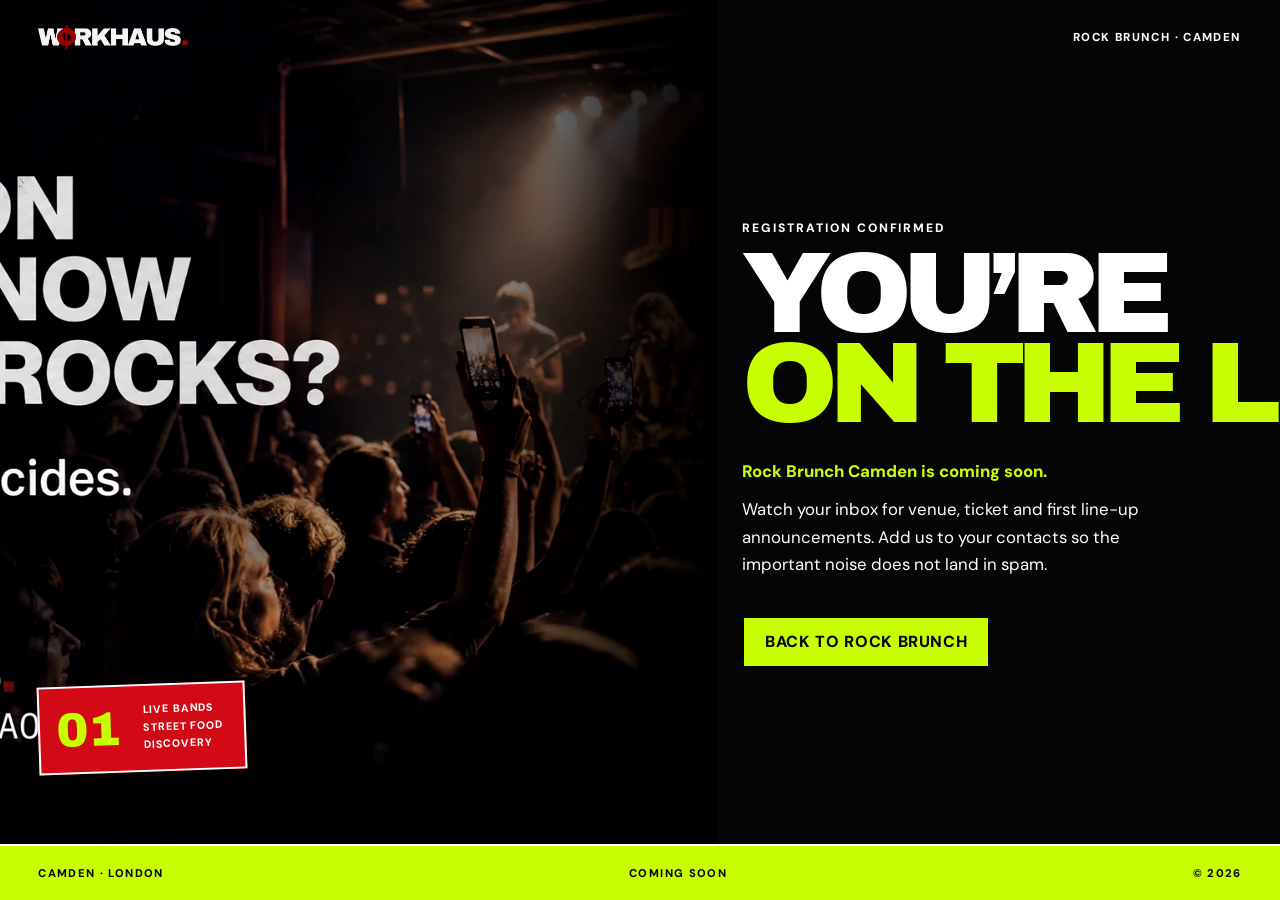
==== thanks.html @ b15e0e14 "Add branded signup confirmation page" ====
<!doctype html>
<html lang="en-GB">
<head>
  <meta charset="utf-8">
  <meta name="viewport" content="width=device-width, initial-scale=1">
  <meta name="robots" content="noindex">
  <meta name="theme-color" content="#050505">
  <title>You’re on the list — Rock Brunch Camden</title>
  <link rel="preconnect" href="https://fonts.googleapis.com">
  <link rel="preconnect" href="https://fonts.gstatic.com" crossorigin>
  <link href="https://fonts.googleapis.com/css2?family=Archivo+Black&family=DM+Sans:wght@400;500;600;700&display=swap" rel="stylesheet">
  <link rel="stylesheet" href="styles.css">
</head>
<body class="thanks-page">
  <a class="skip-link" href="#confirmation">Skip to confirmation</a>
  <header class="thanks-header">
    <a class="brand" href="index.html" aria-label="WORKHAUS Rock Brunch home">
      <img src="assets/logo-white-web.png" alt="WORKHAUS">
    </a>
    <span>Rock Brunch · Camden</span>
  </header>

  <main class="thanks-main" id="confirmation">
    <div class="thanks-image" aria-hidden="true"></div>
    <section class="thanks-copy">
      <p class="eyebrow">Registration confirmed</p>
      <h1>You’re<br><span>on the list.</span></h1>
      <p class="thanks-lead">Rock Brunch Camden is coming soon.</p>
      <p>Watch your inbox for venue, ticket and first line-up announcements. Add us to your contacts so the important noise does not land in spam.</p>
      <a class="button" href="index.html">Back to Rock Brunch</a>
    </section>
    <aside class="thanks-stamp" aria-label="Live bands, street food and discovery">
      <strong>01</strong>
      <span>Live bands</span>
      <span>Street food</span>
      <span>Discovery</span>
    </aside>
  </main>

  <footer class="thanks-footer">
    <span>Camden · London</span>
    <span>Coming soon</span>
    <span>© <span id="year">2026</span></span>
  </footer>
  <script src="script.js"></script>
</body>
</html>
---- styles.css ----
:root {
  --ink: #050505;
  --paper: #f2f0ea;
  --acid: #c8ff00;
  --red: #d20a16;
  --line: rgba(5, 5, 5, .22);
}

* { box-sizing: border-box; }
html { scroll-behavior: smooth; }
body { margin: 0; background: var(--paper); color: var(--ink); font-family: "DM Sans", sans-serif; }
a { color: inherit; }
.skip-link { position: fixed; left: 1rem; top: -5rem; z-index: 20; background: white; padding: .75rem 1rem; }
.skip-link:focus { top: 1rem; }
.site-header { position: absolute; z-index: 10; width: 100%; display: flex; align-items: center; justify-content: space-between; gap: 2rem; padding: 1.5rem 3vw; color: white; }
.brand { display: block; width: 150px; text-decoration: none; }
.brand img { display: block; width: 100%; height: auto; }
nav { display: flex; gap: 2rem; }
nav a { font-size: .82rem; font-weight: 700; text-decoration: none; text-transform: uppercase; letter-spacing: .08em; }
.button { display: inline-flex; align-items: center; justify-content: center; min-height: 3.25rem; padding: .8rem 1.3rem; border: 2px solid var(--ink); background: var(--acid); color: var(--ink); font-weight: 800; text-decoration: none; text-transform: uppercase; letter-spacing: .04em; box-shadow: 5px 5px 0 var(--ink); transition: transform .18s, box-shadow .18s; }
.button:hover, .button:focus-visible { transform: translate(3px, 3px); box-shadow: 2px 2px 0 var(--ink); }
.button-small { min-height: 2.5rem; padding: .55rem .9rem; font-size: .75rem; }

.hero { min-height: 100svh; position: relative; overflow: hidden; display: grid; place-items: center; padding: 8rem 5vw 5rem; background: var(--ink) url("assets/jukebox.webp") center/cover no-repeat; color: white; }
.hero::before { content: ""; position: absolute; inset: 0; background: linear-gradient(90deg, rgba(0,0,0,.94) 0%, rgba(0,0,0,.72) 48%, rgba(0,0,0,.2) 100%); }
.hero::after { content: ""; position: absolute; inset: auto 0 0; height: 28%; background: linear-gradient(transparent, rgba(0,0,0,.72)); }
.hero-noise { position: absolute; inset: 0; opacity: .12; background-image: url("data:image/svg+xml,%3Csvg viewBox='0 0 180 180' xmlns='http://www.w3.org/2000/svg'%3E%3Cfilter id='n'%3E%3CfeTurbulence type='fractalNoise' baseFrequency='.8' numOctaves='4' stitchTiles='stitch'/%3E%3C/filter%3E%3Crect width='100%25' height='100%25' filter='url(%23n)' opacity='.8'/%3E%3C/svg%3E"); }
.hero-copy { position: relative; z-index: 2; width: min(1120px, 100%); }
.eyebrow, .section-number { text-transform: uppercase; font-size: .76rem; font-weight: 800; letter-spacing: .16em; }
h1 { margin: .6rem 0 1.4rem; font: clamp(4.2rem, 13vw, 10.5rem)/.73 "Archivo Black", sans-serif; letter-spacing: -.085em; text-transform: uppercase; }
h1 span { display: block; }
h1 .outline { color: transparent; -webkit-text-stroke: 2px white; transform: translateX(8vw); }
.hero-intro { max-width: 35rem; font-size: clamp(1.2rem, 2vw, 1.6rem); line-height: 1.35; }
.hero-actions { display: flex; align-items: center; gap: 2rem; margin-top: 2rem; }
.text-link { font-weight: 800; text-decoration: none; border-bottom: 2px solid currentColor; padding-bottom: .2rem; }
.hero-stamp { position: absolute; z-index: 3; right: 6vw; bottom: 8rem; width: 10rem; aspect-ratio: 1; border: 2px solid var(--acid); border-radius: 50%; display: flex; flex-direction: column; align-items: center; justify-content: center; text-align: center; text-transform: uppercase; transform: rotate(8deg); font-size: .65rem; letter-spacing: .1em; color: var(--acid); background: rgba(0,0,0,.72); }
.hero-stamp strong { font: 1.25rem "Archivo Black"; margin: .25rem; }
.ticker { position: absolute; z-index: 3; bottom: 0; width: 100%; overflow: hidden; background: var(--acid); color: var(--ink); border-block: 2px solid var(--ink); white-space: nowrap; }
.ticker div { width: max-content; padding: .8rem 0; font: 1rem "Archivo Black"; animation: ticker 18s linear infinite; }
@keyframes ticker { to { transform: translateX(-50%); } }

.section { padding: clamp(5rem, 9vw, 9rem) 6vw; }
.manifesto-grid, .partners-grid { display: grid; grid-template-columns: 1.2fr 1fr; gap: 8vw; align-items: start; margin-top: 2rem; }
h2 { margin: 0; font: clamp(2.8rem, 6vw, 6.5rem)/.92 "Archivo Black", sans-serif; letter-spacing: -.065em; text-transform: uppercase; }
.lead { margin-top: 0; font-size: clamp(1.25rem, 2vw, 1.75rem); line-height: 1.35; font-weight: 600; }
.manifesto-grid p:not(.lead), .partners-grid p:not(.lead) { font-size: 1.05rem; line-height: 1.65; }
.feature-grid { display: grid; grid-template-columns: repeat(3, 1fr); gap: 0; margin-top: 6rem; border: 2px solid var(--ink); }
.feature-grid article { min-height: 18rem; padding: 1.8rem; border-right: 2px solid var(--ink); }
.feature-grid article:nth-child(2) { background: var(--acid); }
.feature-grid article:nth-child(3) { background: var(--ink); color: white; }
.feature-grid article:last-child { border: 0; }
.feature-grid span { font-weight: 800; }
.feature-grid h3 { margin: 4rem 0 .75rem; font: 2.4rem "Archivo Black"; text-transform: uppercase; }
.feature-grid p { line-height: 1.55; }
.visual-break { margin: 2rem 0 0; height: clamp(18rem, 42vw, 36rem); overflow: hidden; border: 2px solid var(--ink); }
.visual-break img { width: 100%; height: 100%; object-fit: cover; }

.artist-call { display: grid; grid-template-columns: 1.05fr .95fr; padding: 0; background: var(--acid); border-block: 2px solid var(--ink); }
.artist-panel { padding: clamp(4rem, 8vw, 8rem) 6vw; }
.artist-panel p:not(.section-number) { max-width: 40rem; font-size: 1.15rem; line-height: 1.6; margin: 2rem 0; }
.button-dark { background: var(--ink); color: white; box-shadow: 5px 5px 0 var(--red); }
.artist-image { position: relative; min-height: 35rem; margin: 0; overflow: hidden; border-left: 2px solid var(--ink); background: var(--ink); }
.artist-image img { width: 100%; height: 100%; object-fit: cover; filter: contrast(1.1) saturate(.86); }
.artist-image::after { content: ""; position: absolute; inset: 0; background: linear-gradient(transparent 45%, rgba(0,0,0,.92)); }
.artist-image figcaption { position: absolute; z-index: 1; left: 2rem; right: 2rem; bottom: 2rem; color: white; text-transform: uppercase; }
.artist-image figcaption span, .artist-image figcaption strong { display: block; }
.artist-image figcaption span { font: clamp(2rem, 4vw, 4rem)/.9 "Archivo Black"; letter-spacing: -.06em; }
.artist-image figcaption strong { margin-top: .7rem; color: var(--acid); letter-spacing: .12em; }

.partners { background: white; }
.text-link-dark { display: inline-block; margin-top: 1.5rem; }
.signup-section { background: var(--red); color: white; border-top: 2px solid var(--ink); }
.signup-intro { display: grid; grid-template-columns: .4fr 1fr; gap: 3rem; align-items: end; }
.form-grid { display: grid; grid-template-columns: repeat(2, 1fr); gap: 1.5rem; margin-top: 4rem; }
.signup-card { background: var(--paper); color: var(--ink); border: 2px solid var(--ink); padding: clamp(1.5rem, 4vw, 3rem); box-shadow: 8px 8px 0 var(--ink); scroll-margin-top: 1rem; }
.partner-card { background: var(--acid); }
.form-label { margin: 0 0 2rem; font-size: .73rem; font-weight: 800; letter-spacing: .14em; text-transform: uppercase; }
.signup-card h3 { margin: 0; font: clamp(2rem, 4vw, 3.6rem)/.95 "Archivo Black"; letter-spacing: -.055em; text-transform: uppercase; }
.signup-card > p:not(.form-label) { min-height: 3.5rem; line-height: 1.5; }
.signup-card form { display: grid; gap: .8rem; margin-top: 2rem; }
.signup-card form > label:not(.consent) { font-size: .8rem; font-weight: 800; text-transform: uppercase; letter-spacing: .08em; }
.signup-card input[type="email"] { width: 100%; min-height: 3.5rem; border: 2px solid var(--ink); border-radius: 0; background: white; color: var(--ink); font: 1rem "DM Sans", sans-serif; padding: .8rem 1rem; }
.signup-card input[type="email"]:focus { outline: 3px solid white; outline-offset: 2px; }
.consent { display: flex; align-items: flex-start; gap: .65rem; margin: .4rem 0 .8rem; font-size: .78rem; line-height: 1.45; }
.consent input { width: 1.1rem; height: 1.1rem; flex: 0 0 auto; margin-top: .08rem; accent-color: var(--ink); }
.signup-card .button { border-radius: 0; cursor: pointer; font-family: inherit; }
.honeypot { position: absolute; left: -5000px; }
.privacy-note { margin: 2rem 0 0; font-size: .75rem; }
.final-cta { text-align: center; background: var(--ink); color: white; }
.final-cta h2 { max-width: 900px; margin: 1rem auto; }
.final-cta p:not(.eyebrow) { font-size: 1.15rem; margin-bottom: 2rem; }
footer { display: flex; align-items: center; justify-content: space-between; gap: 2rem; padding: 2rem 3vw; background: var(--acid); border-top: 2px solid var(--ink); font-size: .8rem; font-weight: 700; }
.footer-brand { width: 210px; }

@media (max-width: 760px) {
  .site-header { padding: 1.2rem; }
  nav { display: none; }
  .hero { place-items: start; padding-inline: 1.2rem; }
  h1 { margin-top: 1.2rem; }
  h1 .outline { transform: none; }
  .hero-actions { align-items: flex-start; flex-direction: column; gap: 1.4rem; }
  .hero-stamp { width: 7.5rem; right: 1.2rem; bottom: 5rem; }
  .section { padding-inline: 1.2rem; }
  .manifesto-grid, .partners-grid, .artist-call, .signup-intro, .form-grid { grid-template-columns: 1fr; }
  .artist-image { min-height: 28rem; border-left: 0; border-top: 2px solid var(--ink); }
  .signup-card > p:not(.form-label) { min-height: 0; }
  .feature-grid { grid-template-columns: 1fr; margin-top: 3rem; }
  .feature-grid article { min-height: 0; border-right: 0; border-bottom: 2px solid var(--ink); }
  .feature-grid h3 { margin-top: 2rem; }
  .artist-type { min-height: 20rem; border-left: 0; border-top: 2px solid var(--ink); }
  footer { flex-direction: column; }
}

@media (prefers-reduced-motion: reduce) {
  html { scroll-behavior: auto; }
  .ticker div { animation: none; }
}

/* Branded Mailchimp confirmation destination */
.thanks-page { min-height: 100svh; background: var(--ink); color: white; }
.thanks-header { position: absolute; z-index: 5; inset: 0 0 auto; display: flex; align-items: center; justify-content: space-between; padding: 1.5rem 3vw; text-transform: uppercase; font-size: .72rem; font-weight: 800; letter-spacing: .12em; }
.thanks-main { min-height: calc(100svh - 3.5rem); position: relative; overflow: hidden; display: grid; grid-template-columns: minmax(0, 1.12fr) minmax(0, .88fr); align-items: stretch; }
.thanks-image { min-height: 100%; background: linear-gradient(90deg, transparent 50%, var(--ink) 100%), url("assets/crowd.webp") center/cover no-repeat; filter: contrast(1.08) saturate(.82); }
.thanks-copy { align-self: center; position: relative; z-index: 2; padding: 8rem 7vw 6rem 2vw; }
.thanks-copy h1 { margin: .8rem 0 1.8rem; font-size: clamp(4rem, 9vw, 9rem); line-height: .78; }
.thanks-copy h1 span { color: var(--acid); -webkit-text-stroke: 0; transform: none; white-space: nowrap; }
.thanks-copy > p:not(.eyebrow) { max-width: 34rem; font-size: 1.05rem; line-height: 1.65; }
.thanks-copy .thanks-lead { margin-bottom: -.4rem; color: var(--acid); font-size: clamp(1.25rem, 2vw, 1.7rem); font-weight: 800; }
.thanks-copy .button { margin-top: 1.25rem; }
.thanks-stamp { position: absolute; z-index: 3; left: 3vw; bottom: 4.5rem; display: grid; grid-template-columns: auto auto; gap: .05rem 1rem; min-width: 13rem; padding: 1rem; background: var(--red); border: 2px solid white; transform: rotate(-2deg); text-transform: uppercase; font-size: .67rem; font-weight: 800; letter-spacing: .08em; }
.thanks-stamp strong { grid-row: 1 / 4; align-self: center; color: var(--acid); font: 3rem "Archivo Black"; }
.thanks-footer { min-height: 3.5rem; display: flex; justify-content: space-between; align-items: center; padding: .8rem 3vw; background: var(--acid); color: var(--ink); border-top: 2px solid white; text-transform: uppercase; font-size: .7rem; font-weight: 800; letter-spacing: .12em; }

@media (max-width: 760px) {
  .thanks-header { padding: 1.2rem; }
  .thanks-header > span { display: none; }
  .thanks-main { grid-template-columns: 1fr; align-content: end; }
  .thanks-image { position: absolute; inset: 0; min-height: 0; background: linear-gradient(0deg, var(--ink) 15%, rgba(5,5,5,.35) 70%, rgba(5,5,5,.55) 100%), url("assets/crowd.webp") center/cover no-repeat; opacity: .72; }
  .thanks-copy { align-self: end; padding: 10rem 1.2rem 8rem; }
  .thanks-copy h1 { font-size: clamp(4rem, 19vw, 6.5rem); }
  .thanks-copy h1 span { white-space: normal; }
  .thanks-stamp { left: 1.2rem; bottom: 1.5rem; }
  .thanks-footer { padding-inline: 1.2rem; }
  .thanks-footer span:nth-child(1) { display: none; }
}
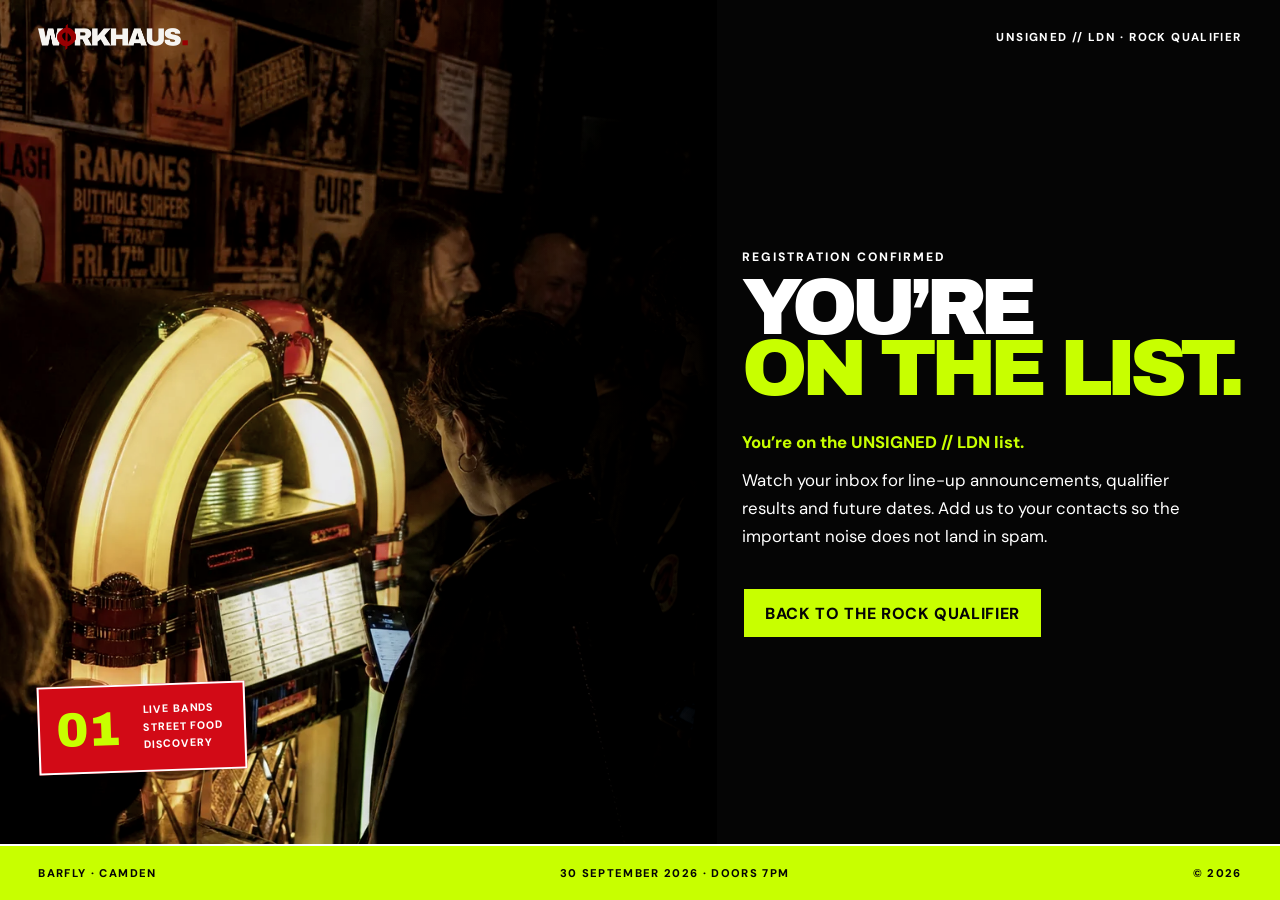
==== commit 42ead0e6: "Rebrand page for UNSIGNED LDN Rock Qualifier" ====
--- a/thanks.html
+++ b/thanks.html
@@ -5,7 +5,7 @@
   <meta name="viewport" content="width=device-width, initial-scale=1">
   <meta name="robots" content="noindex">
   <meta name="theme-color" content="#050505">
-  <title>You’re on the list — Rock Brunch Camden</title>
+  <title>You’re on the list — UNSIGNED // LDN</title>
   <link rel="preconnect" href="https://fonts.googleapis.com">
   <link rel="preconnect" href="https://fonts.gstatic.com" crossorigin>
   <link href="https://fonts.googleapis.com/css2?family=Archivo+Black&family=DM+Sans:wght@400;500;600;700&display=swap" rel="stylesheet">
@@ -14,10 +14,10 @@
 <body class="thanks-page">
   <a class="skip-link" href="#confirmation">Skip to confirmation</a>
   <header class="thanks-header">
-    <a class="brand" href="index.html" aria-label="WORKHAUS Rock Brunch home">
+    <a class="brand" href="index.html" aria-label="WORKHAUS UNSIGNED LDN home">
       <img src="assets/logo-white-web.png" alt="WORKHAUS">
     </a>
-    <span>Rock Brunch · Camden</span>
+    <span>UNSIGNED // LDN · Rock Qualifier</span>
   </header>
 
   <main class="thanks-main" id="confirmation">
@@ -25,9 +25,9 @@
     <section class="thanks-copy">
       <p class="eyebrow">Registration confirmed</p>
       <h1>You’re<br><span>on the list.</span></h1>
-      <p class="thanks-lead">Rock Brunch Camden is coming soon.</p>
-      <p>Watch your inbox for venue, ticket and first line-up announcements. Add us to your contacts so the important noise does not land in spam.</p>
-      <a class="button" href="index.html">Back to Rock Brunch</a>
+      <p class="thanks-lead">You’re on the UNSIGNED // LDN list.</p>
+      <p>Watch your inbox for line-up announcements, qualifier results and future dates. Add us to your contacts so the important noise does not land in spam.</p>
+      <a class="button" href="index.html">Back to the Rock Qualifier</a>
     </section>
     <aside class="thanks-stamp" aria-label="Live bands, street food and discovery">
       <strong>01</strong>
@@ -38,8 +38,8 @@
   </main>
 
   <footer class="thanks-footer">
-    <span>Camden · London</span>
-    <span>Coming soon</span>
+    <span>Barfly · Camden</span>
+    <span>30 September 2026 · Doors 7pm</span>
     <span>© <span id="year">2026</span></span>
   </footer>
   <script src="script.js"></script>
--- a/styles.css
+++ b/styles.css
@@ -20,6 +20,7 @@
 .button { display: inline-flex; align-items: center; justify-content: center; min-height: 3.25rem; padding: .8rem 1.3rem; border: 2px solid var(--ink); background: var(--acid); color: var(--ink); font-weight: 800; text-decoration: none; text-transform: uppercase; letter-spacing: .04em; box-shadow: 5px 5px 0 var(--ink); transition: transform .18s, box-shadow .18s; }
 .button:hover, .button:focus-visible { transform: translate(3px, 3px); box-shadow: 2px 2px 0 var(--ink); }
 .button-small { min-height: 2.5rem; padding: .55rem .9rem; font-size: .75rem; }
+.ticket-button { background: var(--red); color: white; border-color: white; box-shadow: 4px 4px 0 var(--acid); }
 
 .hero { min-height: 100svh; position: relative; overflow: hidden; display: grid; place-items: center; padding: 8rem 5vw 5rem; background: var(--ink) url("assets/jukebox.webp") center/cover no-repeat; color: white; }
 .hero::before { content: ""; position: absolute; inset: 0; background: linear-gradient(90deg, rgba(0,0,0,.94) 0%, rgba(0,0,0,.72) 48%, rgba(0,0,0,.2) 100%); }
@@ -30,8 +31,11 @@
 h1 { margin: .6rem 0 1.4rem; font: clamp(4.2rem, 13vw, 10.5rem)/.73 "Archivo Black", sans-serif; letter-spacing: -.085em; text-transform: uppercase; }
 h1 span { display: block; }
 h1 .outline { color: transparent; -webkit-text-stroke: 2px white; transform: translateX(8vw); }
+.hero-title { font-size: clamp(3.2rem, 9vw, 8.5rem); line-height: .78; }
 .hero-intro { max-width: 35rem; font-size: clamp(1.2rem, 2vw, 1.6rem); line-height: 1.35; }
 .hero-actions { display: flex; align-items: center; gap: 2rem; margin-top: 2rem; }
+.hero-ticket-button { min-width: 15rem; min-height: 4.5rem; flex-direction: column; background: var(--red); color: white; border-color: white; box-shadow: 7px 7px 0 var(--acid); }
+.hero-ticket-button strong { color: var(--acid); font: 1.35rem "Archivo Black", sans-serif; }
 .text-link { font-weight: 800; text-decoration: none; border-bottom: 2px solid currentColor; padding-bottom: .2rem; }
 .hero-stamp { position: absolute; z-index: 3; right: 6vw; bottom: 8rem; width: 10rem; aspect-ratio: 1; border: 2px solid var(--acid); border-radius: 50%; display: flex; flex-direction: column; align-items: center; justify-content: center; text-align: center; text-transform: uppercase; transform: rotate(8deg); font-size: .65rem; letter-spacing: .1em; color: var(--acid); background: rgba(0,0,0,.72); }
 .hero-stamp strong { font: 1.25rem "Archivo Black"; margin: .25rem; }
@@ -52,15 +56,15 @@
 .feature-grid span { font-weight: 800; }
 .feature-grid h3 { margin: 4rem 0 .75rem; font: 2.4rem "Archivo Black"; text-transform: uppercase; }
 .feature-grid p { line-height: 1.55; }
-.visual-break { margin: 2rem 0 0; height: clamp(18rem, 42vw, 36rem); overflow: hidden; border: 2px solid var(--ink); }
-.visual-break img { width: 100%; height: 100%; object-fit: cover; }
+.visual-break { display: flex; align-items: center; justify-content: center; margin: 2rem 0 0; height: clamp(18rem, 42vw, 36rem); overflow: hidden; border: 2px solid var(--ink); background: #03040c; }
+.visual-break img { display: block; width: auto; height: auto; max-width: 100%; max-height: 100%; object-fit: contain; -webkit-mask-image: linear-gradient(90deg, transparent 0%, #000 6%, #000 94%, transparent 100%); mask-image: linear-gradient(90deg, transparent 0%, #000 6%, #000 94%, transparent 100%); }
 
 .artist-call { display: grid; grid-template-columns: 1.05fr .95fr; padding: 0; background: var(--acid); border-block: 2px solid var(--ink); }
 .artist-panel { padding: clamp(4rem, 8vw, 8rem) 6vw; }
 .artist-panel p:not(.section-number) { max-width: 40rem; font-size: 1.15rem; line-height: 1.6; margin: 2rem 0; }
 .button-dark { background: var(--ink); color: white; box-shadow: 5px 5px 0 var(--red); }
 .artist-image { position: relative; min-height: 35rem; margin: 0; overflow: hidden; border-left: 2px solid var(--ink); background: var(--ink); }
-.artist-image img { width: 100%; height: 100%; object-fit: cover; filter: contrast(1.1) saturate(.86); }
+.artist-image img { display: block; width: 100%; height: 100%; object-fit: contain; filter: contrast(1.1) saturate(.86); }
 .artist-image::after { content: ""; position: absolute; inset: 0; background: linear-gradient(transparent 45%, rgba(0,0,0,.92)); }
 .artist-image figcaption { position: absolute; z-index: 1; left: 2rem; right: 2rem; bottom: 2rem; color: white; text-transform: uppercase; }
 .artist-image figcaption span, .artist-image figcaption strong { display: block; }
@@ -89,6 +93,11 @@
 .final-cta { text-align: center; background: var(--ink); color: white; }
 .final-cta h2 { max-width: 900px; margin: 1rem auto; }
 .final-cta p:not(.eyebrow) { font-size: 1.15rem; margin-bottom: 2rem; }
+.final-secondary-link { display: block; width: max-content; margin: 1.5rem auto 0; color: white; font-weight: 800; text-transform: uppercase; text-underline-offset: .25rem; }
+.sticky-ticket { position: fixed; z-index: 30; right: 1rem; bottom: 1rem; display: flex; flex-direction: column; gap: .15rem; padding: .9rem 1.1rem; background: var(--red); color: white; border: 2px solid white; box-shadow: 6px 6px 0 var(--acid); text-decoration: none; text-transform: uppercase; transform: rotate(-1deg); }
+.sticky-ticket span { font-size: .64rem; font-weight: 800; letter-spacing: .1em; }
+.sticky-ticket strong { font: 1rem "Archivo Black", sans-serif; }
+.sticky-ticket:hover, .sticky-ticket:focus-visible { transform: translate(3px, 3px) rotate(-1deg); box-shadow: 3px 3px 0 var(--acid); }
 footer { display: flex; align-items: center; justify-content: space-between; gap: 2rem; padding: 2rem 3vw; background: var(--acid); border-top: 2px solid var(--ink); font-size: .8rem; font-weight: 700; }
 .footer-brand { width: 210px; }
 
@@ -99,6 +108,7 @@
   h1 { margin-top: 1.2rem; }
   h1 .outline { transform: none; }
   .hero-actions { align-items: flex-start; flex-direction: column; gap: 1.4rem; }
+  .hero-ticket-button { width: 100%; }
   .hero-stamp { width: 7.5rem; right: 1.2rem; bottom: 5rem; }
   .section { padding-inline: 1.2rem; }
   .manifesto-grid, .partners-grid, .artist-call, .signup-intro, .form-grid { grid-template-columns: 1fr; }
@@ -109,6 +119,7 @@
   .feature-grid h3 { margin-top: 2rem; }
   .artist-type { min-height: 20rem; border-left: 0; border-top: 2px solid var(--ink); }
   footer { flex-direction: column; }
+  .sticky-ticket { left: .75rem; right: .75rem; bottom: .75rem; align-items: center; }
 }
 
 @media (prefers-reduced-motion: reduce) {
@@ -120,9 +131,9 @@
 .thanks-page { min-height: 100svh; background: var(--ink); color: white; }
 .thanks-header { position: absolute; z-index: 5; inset: 0 0 auto; display: flex; align-items: center; justify-content: space-between; padding: 1.5rem 3vw; text-transform: uppercase; font-size: .72rem; font-weight: 800; letter-spacing: .12em; }
 .thanks-main { min-height: calc(100svh - 3.5rem); position: relative; overflow: hidden; display: grid; grid-template-columns: minmax(0, 1.12fr) minmax(0, .88fr); align-items: stretch; }
-.thanks-image { min-height: 100%; background: linear-gradient(90deg, transparent 50%, var(--ink) 100%), url("assets/crowd.webp") center/cover no-repeat; filter: contrast(1.08) saturate(.82); }
+.thanks-image { min-height: 100%; background: linear-gradient(90deg, transparent 50%, var(--ink) 100%), url("assets/jukebox.webp") center/cover no-repeat; filter: contrast(1.08) saturate(.82); }
 .thanks-copy { align-self: center; position: relative; z-index: 2; padding: 8rem 7vw 6rem 2vw; }
-.thanks-copy h1 { margin: .8rem 0 1.8rem; font-size: clamp(4rem, 9vw, 9rem); line-height: .78; }
+.thanks-copy h1 { margin: .8rem 0 1.8rem; font-size: clamp(3.5rem, 6.15vw, 7.5rem); line-height: .78; }
 .thanks-copy h1 span { color: var(--acid); -webkit-text-stroke: 0; transform: none; white-space: nowrap; }
 .thanks-copy > p:not(.eyebrow) { max-width: 34rem; font-size: 1.05rem; line-height: 1.65; }
 .thanks-copy .thanks-lead { margin-bottom: -.4rem; color: var(--acid); font-size: clamp(1.25rem, 2vw, 1.7rem); font-weight: 800; }
@@ -135,7 +146,7 @@
   .thanks-header { padding: 1.2rem; }
   .thanks-header > span { display: none; }
   .thanks-main { grid-template-columns: 1fr; align-content: end; }
-  .thanks-image { position: absolute; inset: 0; min-height: 0; background: linear-gradient(0deg, var(--ink) 15%, rgba(5,5,5,.35) 70%, rgba(5,5,5,.55) 100%), url("assets/crowd.webp") center/cover no-repeat; opacity: .72; }
+  .thanks-image { position: absolute; inset: 0; min-height: 0; background: linear-gradient(0deg, var(--ink) 15%, rgba(5,5,5,.35) 70%, rgba(5,5,5,.55) 100%), url("assets/jukebox.webp") center/cover no-repeat; opacity: .72; }
   .thanks-copy { align-self: end; padding: 10rem 1.2rem 8rem; }
   .thanks-copy h1 { font-size: clamp(4rem, 19vw, 6.5rem); }
   .thanks-copy h1 span { white-space: normal; }
